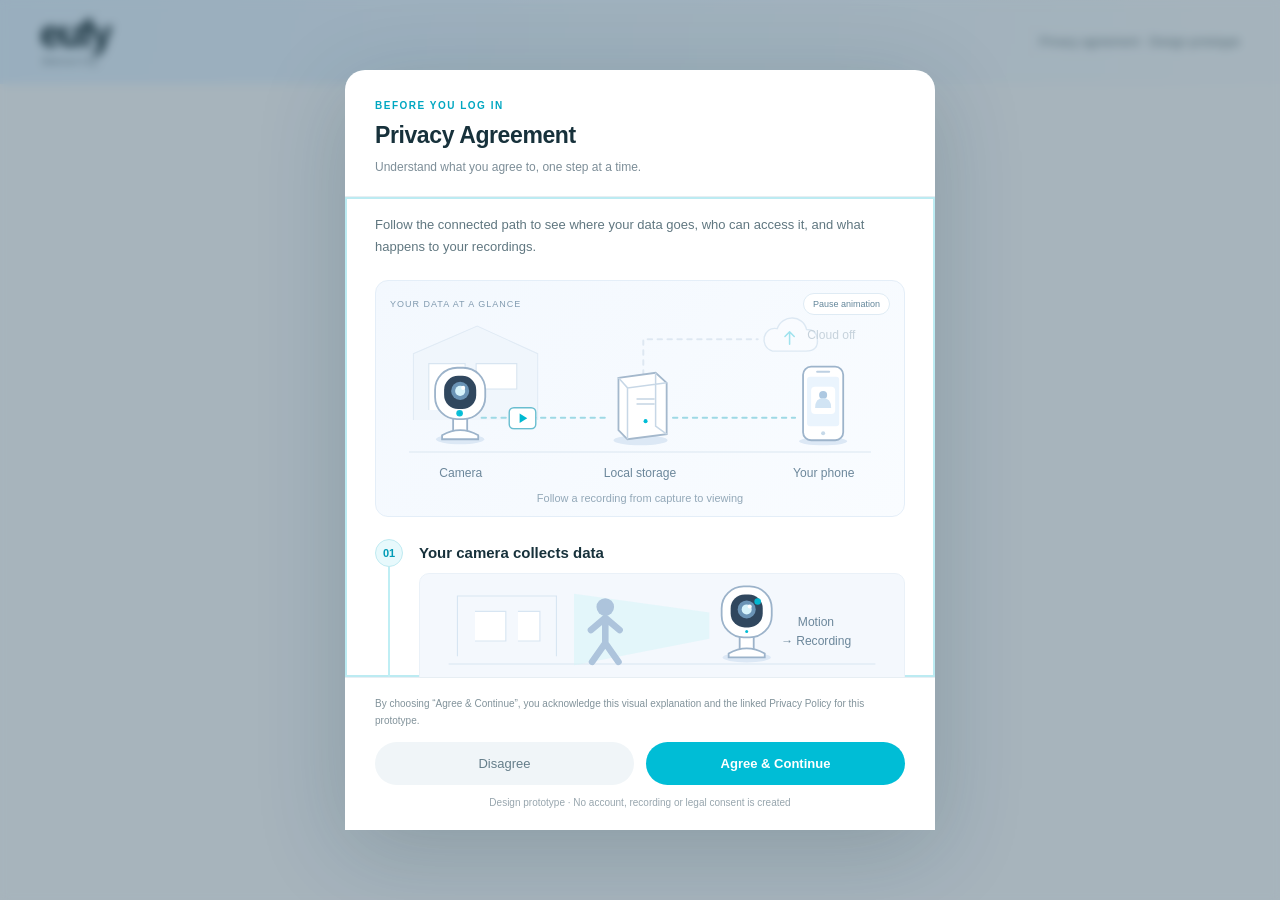
==== agreement/index.html @ ff3a0e97 "Add animated pre-login privacy agreement without changing existing prototype" ====
<!doctype html><html lang="en"><meta charset="utf-8"><meta name="viewport" content="width=device-width,initial-scale=1"><title>eufy · Privacy Agreement</title><link rel="stylesheet" href="styles.css"><header><div class="logo">eufy<small>Security</small></div><span class="topnote">Privacy agreement · Design prototype</span></header><main><section class="login" id="login"><h1>Welcome to eufy Security</h1><p>Secure your home. Stay connected.<br><small>Interactive prototype · Please do not enter real credentials.</small></p><form id="loginform"><input aria-label="Email address" type="email" placeholder="Demo email (optional)"><input aria-label="Password" type="password" placeholder="Demo password (optional)"><button class="primary">Continue to Home</button></form><button class="primary demo-entry" id="enterhome" type="button">Enter Home →</button><p class="demo-hint">Continue to the original website. No account needed for this preview.</p><button class="textbutton" id="reopen">View Privacy Agreement</button></section></main>
<div class="overlay" id="overlay"><dialog open aria-labelledby="title" aria-describedby="description" aria-modal="true"><div class="modalhead"><span class="eyebrow">BEFORE YOU LOG IN</span><h2 id="title">Privacy Agreement</h2><p id="description">Understand what you agree to, one step at a time.</p></div><div class="scroll" tabindex="0" aria-label="Scrollable privacy agreement"><p class="intro">Follow the connected path to see where your data goes, who can access it, and what happens to your recordings.</p><div class="journey-art"><div class="art-toolbar"><span>YOUR DATA AT A GLANCE</span><button id="motion" type="button" aria-pressed="false">Pause animation</button></div><img id="heroart" class="hero-svg" src="journey.svg" alt="Camera → Local storage → Your phone. Cloud off by default."></div><div class="path">
<section class="step"><span class="number">01</span><h3>Your camera collects data</h3><div class="step-art"><img src="scene-1.svg" alt="A person crosses a room and the camera records movement."></div><p>Video and device information are collected. Audio is included only when enabled.</p><div class="chips"><span class="chip">Video</span><span class="chip">Audio, if enabled</span><span class="chip">Device information</span></div><details><summary>Why is this needed?</summary><p>Video enables live view and recordings. Device information helps connect and maintain the camera. Microphone access should be explained separately when enabled.</p></details></section>
<section class="step"><span class="number">02</span><h3>Your data travels to storage</h3><div class="step-art"><img src="scene-2.svg" alt="A recording moves to local storage. Cloud storage is an optional separate branch."></div><p>Recordings follow your device's storage settings. Cloud storage is a separate, optional choice in this prototype.</p><div class="chips"><span class="chip">Camera → Local storage</span><span class="chip">→ Cloud, if enabled</span></div><details><summary>What is sent, and where?</summary><p>Local recordings stay on the configured camera or HomeBase. A real implementation must show the selected model's verified storage location, transfer method and retention period here. Account and connection services may still process data when video is stored locally.</p></details><label class="optional"><input id="cloud" type="checkbox"><span><strong>Enable cloud recording</strong><br>Optional. Off by default. No actual upload occurs in this preview.</span></label></section>
<section class="step"><span class="number">03</span><h3>Access has a person and a purpose</h3><div class="step-art"><img src="scene-3.svg" alt="The owner can view. An invited person receives selected permissions. A stranger has no invitation."></div><p>You access your camera to view your home. Invited people receive the permissions you give them.</p><details><summary>Who can access what, and why?</summary><p><strong>You:</strong> live view and recordings, to monitor your home.<br><strong>Invited users:</strong> only the access you choose, to share monitoring.<br><strong>Service providers:</strong> any processing needed to operate selected services must be named and explained in the full policy. This preview does not verify eufy's actual access practices.</p></details></section>
<section class="step"><span class="number">04</span><h3>You manage recordings and access</h3><div class="step-art"><img src="scene-4.svg" alt="Delete the original recording; a previously downloaded copy can remain on another phone."></div><p>Review sharing permissions and storage settings. Deleting your recording may not remove copies someone has already downloaded.</p><details><summary>What about deletion and risks?</summary><p>Retention and deletion timing depend on the device and service. A real agreement must state those periods. Shared or downloaded copies may remain outside your control. Account compromise, unintended sharing and service breaches can expose data; no system can promise zero risk.</p></details></section></div><div class="risk"><strong>About this preview</strong><br>This is a proposed interface for a university project, not an official eufy agreement. Data flows and permissions require verification against the device and current policy.</div><a href="https://www.eufy.com/au/privacy-policy" target="_blank" rel="noopener" class="policylink">Read full Privacy Policy ↗</a><p class="intro" style="margin:12px 0">The visual explanation accompanies the full policy. Optional cloud recording is a separate choice.</p></div><div class="foot"><p id="consentcopy">By choosing “Agree & Continue”, you acknowledge this visual explanation and the linked Privacy Policy for this prototype.</p><div class="actions"><button class="secondary" id="decline">Disagree</button><button class="primary" id="agree">Agree & Continue</button></div><div class="prototype">Design prototype · No account, recording or legal consent is created</div></div></dialog></div><div class="toast hidden" id="toast" role="status"></div><script src="app.js"></script></html>
---- agreement/styles.css ----
*{box-sizing:border-box}body{margin:0;font-family:Arial,sans-serif;color:#142c36;background:#f3f8fd}button,input{font:inherit}button,a{cursor:pointer}button:focus-visible,a:focus-visible,input:focus-visible,summary:focus-visible{outline:3px solid #0089a4;outline-offset:3px}button{border:0}header{height:84px;background:linear-gradient(100deg,#deefff,#f1f7fd);display:flex;align-items:center;justify-content:space-between;padding:0 40px}.logo{font-size:38px;font-weight:800;letter-spacing:-2px;line-height:.85}.logo small{display:block;font-size:9px;letter-spacing:3px;margin:8px 0 0 3px;font-weight:400}.topnote{color:#758990;font-size:12px}.login{width:360px;max-width:90%;margin:85px auto;text-align:center}.login h1{font-size:29px;margin-bottom:12px}.login p{color:#83929b;font-size:14px;margin-bottom:32px}.login input{display:block;width:100%;padding:16px;border:1px solid #dce6ed;background:white;border-radius:9px;margin:14px 0}.primary{background:#00bdd6;color:white;border-radius:28px;padding:14px 23px;font-weight:600}.login .primary{width:100%;margin-top:14px}.textbutton{background:none;color:#00a1bb;padding:12px}.settingslink{display:block;color:#768e99;font-size:12px;margin-top:30px}.overlay{position:fixed;inset:0;background:#102d3e55;backdrop-filter:blur(5px);display:grid;place-items:center;padding:24px;z-index:10}dialog{border:0;padding:0;border-radius:20px;width:590px;max-width:100%;max-height:min(760px,90dvh);box-shadow:0 20px 90px #15334033;color:#17313b;margin:auto;display:flex;flex-direction:column;background:white}dialog::backdrop{background:transparent}.modalhead{padding:25px 30px 19px;border-bottom:1px solid #e8eef2;flex-shrink:0}.eyebrow{color:#00a7c1;font-size:10px;letter-spacing:1.5px;font-weight:700}.modalhead h2{font-size:23px;letter-spacing:-.4px;margin:9px 0}.modalhead p{font-size:12px;color:#7d8e98;margin:0;line-height:1.6}.scroll:focus-visible{outline:2px solid #bcebf2;outline-offset:-2px}.scroll{overflow-y:auto;padding:22px 30px 12px;overscroll-behavior:contain}.intro{font-size:13px;line-height:1.7;color:#607780;margin:0 0 22px}.path{position:relative}.step{padding:0 0 24px 44px;position:relative}.step:before{content:'';position:absolute;top:27px;bottom:0;left:13px;width:2px;background:#bfeef4}.step:last-child:before{display:none}.number{position:absolute;left:0;top:0;background:#e7f9fc;color:#009bb6;border:1px solid #bfeaf1;width:28px;height:28px;border-radius:50%;display:grid;place-items:center;font-size:11px;font-weight:700}.step h3{font-size:15px;margin:0;padding-top:5px}.step>p{font-size:12px;line-height:1.65;color:#72858f;margin:9px 0}.chips{display:flex;gap:5px;flex-wrap:wrap;margin:10px 0}.chip{font-size:10px;padding:5px 8px;border-radius:5px;background:#f0f5f9;color:#62808c}details{background:#f6f9fc;border:1px solid #e7eef3;border-radius:9px;font-size:12px;margin-top:10px}summary{padding:11px 12px;color:#427385;cursor:pointer;list-style:none;display:flex;justify-content:space-between}summary:after{content:'+';color:#00a9c2;font-size:15px}details[open] summary:after{content:'−'}details p{margin:0;padding:0 12px 12px;line-height:1.7;color:#6e828c}.optional{padding:12px;border-radius:9px;background:#edf9fc;display:flex;align-items:start;gap:8px;color:#486e7b;font-size:12px;line-height:1.6}.optional input{accent-color:#00b9d3;margin-top:4px}.risk{font-size:11px;line-height:1.65;color:#8b704f;background:#fff9ef;border:1px solid #f3e6d1;padding:12px;border-radius:9px;margin-bottom:15px}.policylink{font-size:12px;color:#009db7;text-decoration:underline;background:none;padding:0}.foot{border-top:1px solid #e7eef3;padding:17px 30px 22px;background:white;flex-shrink:0}.foot p{font-size:10px;line-height:1.7;color:#82939b;margin:0 0 13px}.actions{display:flex;gap:12px}.actions button{flex:1;font-size:13px}.secondary{background:#f0f5f8;color:#657e8a;border-radius:28px;padding:14px 23px}.prototype{font-size:10px;color:#98a6ae;text-align:center;margin-top:12px}.toast{position:fixed;bottom:25px;left:50%;transform:translateX(-50%);background:#163845;color:white;padding:15px 22px;border-radius:10px;z-index:30;font-size:13px;max-width:90%;line-height:1.6}.settings{display:none;max-width:750px;margin:45px auto;padding:25px}.settings h1{font-size:26px}.settings .card{background:white;padding:25px;border-radius:16px;line-height:1.7}.settings p{font-size:14px;color:#6c8592}.hidden{display:none!important}@media(max-width:620px){header{padding:0 22px;height:72px}.topnote{max-width:125px;text-align:right;font-size:10px}.overlay{padding:14px}dialog{max-height:94dvh;border-radius:17px}.modalhead{padding:22px 22px 17px}.scroll{padding:20px 22px 10px}.foot{padding:16px 22px 20px}.modalhead h2{font-size:21px}.login{margin-top:65px}}


.journey-art{border:1px solid #e4eef8;background:linear-gradient(135deg,#f3f8fe,#f9fcff);border-radius:13px;margin:0 0 22px;overflow:hidden}.art-toolbar{display:flex;align-items:center;justify-content:space-between;padding:12px 14px 0;gap:8px}.art-toolbar>span{font-size:9px;letter-spacing:1px;color:#829bb0}.art-toolbar button{background:white;border:1px solid #dfebf4;border-radius:20px;font-size:9px;color:#63869a;padding:5px 9px}.hero-svg{width:100%;height:auto;display:block}.art-label{font:11px Arial,sans-serif;fill:#6c879b;text-anchor:middle}.art-caption{font:10px Arial,sans-serif;fill:#93a8b8;text-anchor:middle}.route{stroke:#9ed9e5;stroke-width:1.8;stroke-dasharray:4 5;fill:none;stroke-linecap:round}.cloudroute{stroke:#b4c7dc}.cloudpacket{display:none}.cloud-enabled .cloudpacket{display:block}.step-art{background:#f4f8fd;border:1px solid #eaf1f8;border-radius:10px;margin:12px 0;overflow:hidden}.step-art svg{width:100%;height:auto;display:block}.step-art .art-label{font-size:10px}.walking-person{animation:walk 5s ease-in-out infinite}.record-dot{animation:pulse 2.6s ease-in-out infinite}.access-tick{animation:pulse 3s ease-in-out infinite;transform-box:fill-box;transform-origin:center}.delete-clip{animation:fadeclip 4s infinite}.motion-paused *{animation-play-state:paused!important}@keyframes walk{0%,100%{transform:translateX(-20px)}50%{transform:translateX(30px)}}@keyframes pulse{0%,100%{opacity:.4}50%{opacity:1}}@keyframes fadeclip{0%,15%,90%,100%{opacity:1;transform:translateX(0)}65%,80%{opacity:0;transform:translateX(63px)}}@media(prefers-reduced-motion:reduce){*{animation:none!important}}.scroll{padding-top:17px}.step{padding-bottom:20px}.step>p{margin-bottom:9px}

.step-art img{display:block;width:100%;height:auto}


.demo-entry{margin-top:12px!important;background:#123541!important}.demo-hint{font-size:11px!important;line-height:1.6;margin:12px 0 5px!important}.login small{font-size:10px;line-height:2.4}
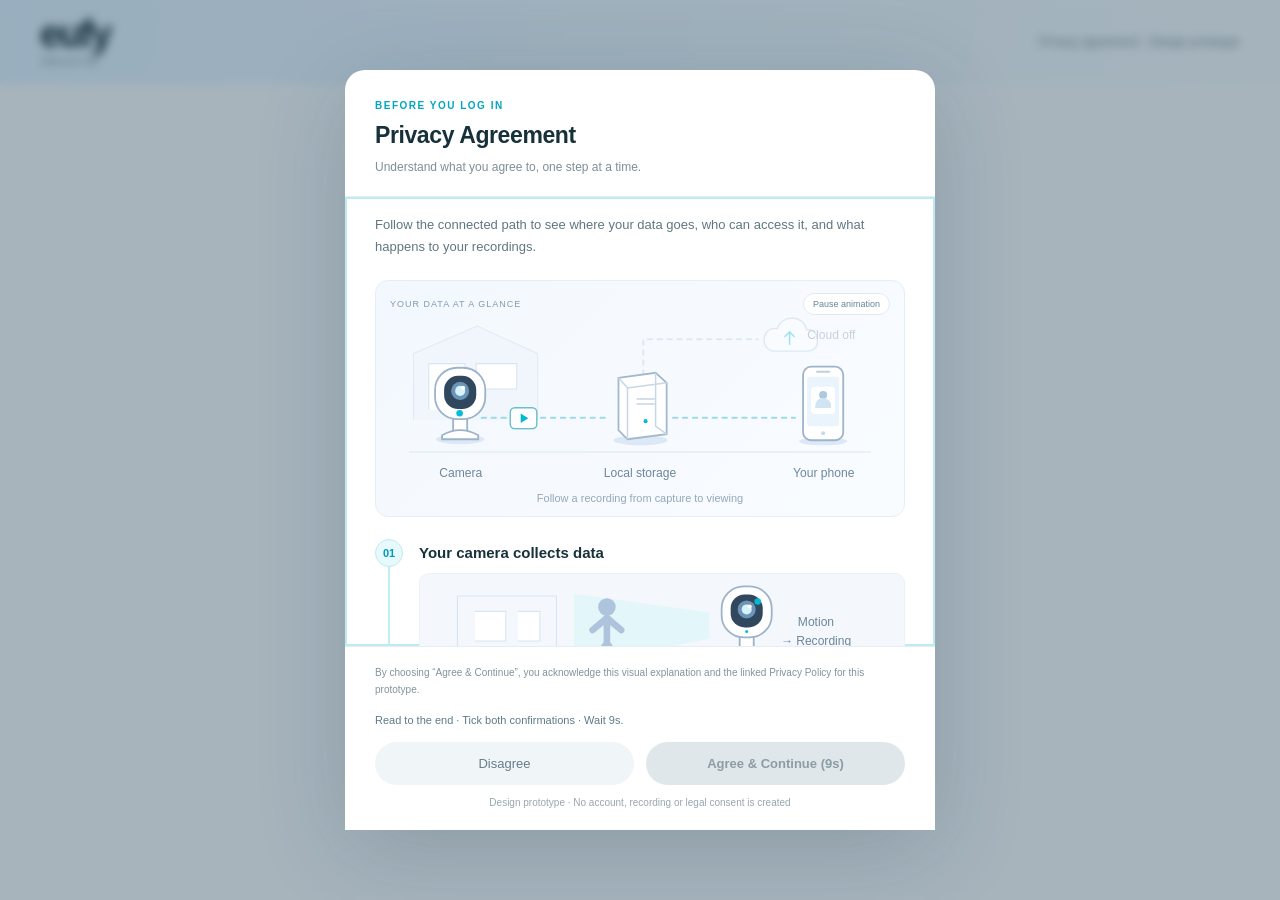
==== commit 53ef2de4: "Require reading to the end, confirmations and ten seconds before agreement" ====
--- a/agreement/index.html
+++ b/agreement/index.html
@@ -1,6 +1,6 @@
-<!doctype html><html lang="en"><meta charset="utf-8"><meta name="viewport" content="width=device-width,initial-scale=1"><title>eufy · Privacy Agreement</title><link rel="stylesheet" href="styles.css"><header><div class="logo">eufy<small>Security</small></div><span class="topnote">Privacy agreement · Design prototype</span></header><main><section class="login" id="login"><h1>Welcome to eufy Security</h1><p>Secure your home. Stay connected.<br><small>Interactive prototype · Please do not enter real credentials.</small></p><form id="loginform"><input aria-label="Email address" type="email" placeholder="Demo email (optional)"><input aria-label="Password" type="password" placeholder="Demo password (optional)"><button class="primary">Continue to Home</button></form><button class="primary demo-entry" id="enterhome" type="button">Enter Home →</button><p class="demo-hint">Continue to the original website. No account needed for this preview.</p><button class="textbutton" id="reopen">View Privacy Agreement</button></section></main>
+<!doctype html><html lang="en"><meta charset="utf-8"><meta name="viewport" content="width=device-width,initial-scale=1"><title>eufy · Privacy Agreement</title><link rel="stylesheet" href="styles.css?v=read-10s"><header><div class="logo">eufy<small>Security</small></div><span class="topnote">Privacy agreement · Design prototype</span></header><main><section class="login" id="login"><h1>Welcome to eufy Security</h1><p>Secure your home. Stay connected.<br><small>Interactive prototype · Please do not enter real credentials.</small></p><form id="loginform"><input aria-label="Email address" type="email" placeholder="Demo email (optional)"><input aria-label="Password" type="password" placeholder="Demo password (optional)"><button class="primary">Continue to Home</button></form><button class="primary demo-entry" id="enterhome" type="button">Enter Home →</button><p class="demo-hint">Continue to the original website. No account needed for this preview.</p><button class="textbutton" id="reopen">View Privacy Agreement</button></section></main>
 <div class="overlay" id="overlay"><dialog open aria-labelledby="title" aria-describedby="description" aria-modal="true"><div class="modalhead"><span class="eyebrow">BEFORE YOU LOG IN</span><h2 id="title">Privacy Agreement</h2><p id="description">Understand what you agree to, one step at a time.</p></div><div class="scroll" tabindex="0" aria-label="Scrollable privacy agreement"><p class="intro">Follow the connected path to see where your data goes, who can access it, and what happens to your recordings.</p><div class="journey-art"><div class="art-toolbar"><span>YOUR DATA AT A GLANCE</span><button id="motion" type="button" aria-pressed="false">Pause animation</button></div><img id="heroart" class="hero-svg" src="journey.svg" alt="Camera → Local storage → Your phone. Cloud off by default."></div><div class="path">
 <section class="step"><span class="number">01</span><h3>Your camera collects data</h3><div class="step-art"><img src="scene-1.svg" alt="A person crosses a room and the camera records movement."></div><p>Video and device information are collected. Audio is included only when enabled.</p><div class="chips"><span class="chip">Video</span><span class="chip">Audio, if enabled</span><span class="chip">Device information</span></div><details><summary>Why is this needed?</summary><p>Video enables live view and recordings. Device information helps connect and maintain the camera. Microphone access should be explained separately when enabled.</p></details></section>
 <section class="step"><span class="number">02</span><h3>Your data travels to storage</h3><div class="step-art"><img src="scene-2.svg" alt="A recording moves to local storage. Cloud storage is an optional separate branch."></div><p>Recordings follow your device's storage settings. Cloud storage is a separate, optional choice in this prototype.</p><div class="chips"><span class="chip">Camera → Local storage</span><span class="chip">→ Cloud, if enabled</span></div><details><summary>What is sent, and where?</summary><p>Local recordings stay on the configured camera or HomeBase. A real implementation must show the selected model's verified storage location, transfer method and retention period here. Account and connection services may still process data when video is stored locally.</p></details><label class="optional"><input id="cloud" type="checkbox"><span><strong>Enable cloud recording</strong><br>Optional. Off by default. No actual upload occurs in this preview.</span></label></section>
 <section class="step"><span class="number">03</span><h3>Access has a person and a purpose</h3><div class="step-art"><img src="scene-3.svg" alt="The owner can view. An invited person receives selected permissions. A stranger has no invitation."></div><p>You access your camera to view your home. Invited people receive the permissions you give them.</p><details><summary>Who can access what, and why?</summary><p><strong>You:</strong> live view and recordings, to monitor your home.<br><strong>Invited users:</strong> only the access you choose, to share monitoring.<br><strong>Service providers:</strong> any processing needed to operate selected services must be named and explained in the full policy. This preview does not verify eufy's actual access practices.</p></details></section>
-<section class="step"><span class="number">04</span><h3>You manage recordings and access</h3><div class="step-art"><img src="scene-4.svg" alt="Delete the original recording; a previously downloaded copy can remain on another phone."></div><p>Review sharing permissions and storage settings. Deleting your recording may not remove copies someone has already downloaded.</p><details><summary>What about deletion and risks?</summary><p>Retention and deletion timing depend on the device and service. A real agreement must state those periods. Shared or downloaded copies may remain outside your control. Account compromise, unintended sharing and service breaches can expose data; no system can promise zero risk.</p></details></section></div><div class="risk"><strong>About this preview</strong><br>This is a proposed interface for a university project, not an official eufy agreement. Data flows and permissions require verification against the device and current policy.</div><a href="https://www.eufy.com/au/privacy-policy" target="_blank" rel="noopener" class="policylink">Read full Privacy Policy ↗</a><p class="intro" style="margin:12px 0">The visual explanation accompanies the full policy. Optional cloud recording is a separate choice.</p></div><div class="foot"><p id="consentcopy">By choosing “Agree & Continue”, you acknowledge this visual explanation and the linked Privacy Policy for this prototype.</p><div class="actions"><button class="secondary" id="decline">Disagree</button><button class="primary" id="agree">Agree & Continue</button></div><div class="prototype">Design prototype · No account, recording or legal consent is created</div></div></dialog></div><div class="toast hidden" id="toast" role="status"></div><script src="app.js"></script></html>
+<section class="step"><span class="number">04</span><h3>You manage recordings and access</h3><div class="step-art"><img src="scene-4.svg" alt="Delete the original recording; a previously downloaded copy can remain on another phone."></div><p>Review sharing permissions and storage settings. Deleting your recording may not remove copies someone has already downloaded.</p><details><summary>What about deletion and risks?</summary><p>Retention and deletion timing depend on the device and service. A real agreement must state those periods. Shared or downloaded copies may remain outside your control. Account compromise, unintended sharing and service breaches can expose data; no system can promise zero risk.</p></details></section></div><div class="risk"><strong>About this preview</strong><br>This is a proposed interface for a university project, not an official eufy agreement. Data flows and permissions require verification against the device and current policy.</div><a href="https://www.eufy.com/au/privacy-policy" target="_blank" rel="noopener" class="policylink">Read full Privacy Policy ↗</a><p class="intro" style="margin:12px 0">The visual explanation accompanies the full policy. Optional cloud recording is a separate choice.</p><fieldset class="reading-confirmations"><legend>Before you continue</legend><label><input type="checkbox" id="confirm-read"><span>I have reviewed the explanation of collection, storage, access and deletion.</span></label><label><input type="checkbox" id="confirm-copies"><span>I understand that changing access or deleting a recording may not remove downloaded copies.</span></label><p>Cloud recording remains optional. You can continue with it off.</p></fieldset></div><div class="foot"><p id="consentcopy">By choosing “Agree & Continue”, you acknowledge this visual explanation and the linked Privacy Policy for this prototype.</p><p id="reading-status" role="status" aria-live="polite">Read to the end, tick both confirmations, and wait 10 seconds.</p><div class="actions"><button class="secondary" id="decline">Disagree</button><button class="primary" id="agree" disabled aria-describedby="reading-status">Agree & Continue (10s)</button></div><div class="prototype">Design prototype · No account, recording or legal consent is created</div></div></dialog></div><div class="toast hidden" id="toast" role="status"></div><script src="app.js?v=read-10s"></script></html>
--- a/agreement/styles.css
+++ b/agreement/styles.css
@@ -8,3 +8,15 @@
 
 
 .demo-entry{margin-top:12px!important;background:#123541!important}.demo-hint{font-size:11px!important;line-height:1.6;margin:12px 0 5px!important}.login small{font-size:10px;line-height:2.4}
+
+/* Keep the agreement UI; make the reading requirements explicit. */
+.reading-confirmations{border:1px solid #dcebf1;border-radius:10px;margin:18px 0 6px;padding:14px;background:#f6fbfd;min-width:0}
+.reading-confirmations legend{font-size:12px;font-weight:700;color:#427385;padding:0 5px}
+.reading-confirmations label{display:flex;align-items:flex-start;gap:9px;font-size:12px;color:#486e7b;line-height:1.65;margin:8px 0 14px;cursor:pointer}
+.reading-confirmations input{accent-color:#00a9c2;width:17px;height:17px;flex-shrink:0;margin:2px 0 0}
+.reading-confirmations p{font-size:11px;line-height:1.6;color:#72858f;margin:0}
+#reading-status{font-size:11px;color:#5d7b88;margin:0 0 12px}
+#agree{transition:background .2s,color .2s,box-shadow .2s}
+#agree:disabled{background:#e0e7eb;color:#8b9ca5;cursor:not-allowed;box-shadow:none}
+#agree:not(:disabled){background:#00bdd6;box-shadow:0 3px 12px #00bdd62b}
+@media(prefers-reduced-motion:reduce){#agree{transition:none}}
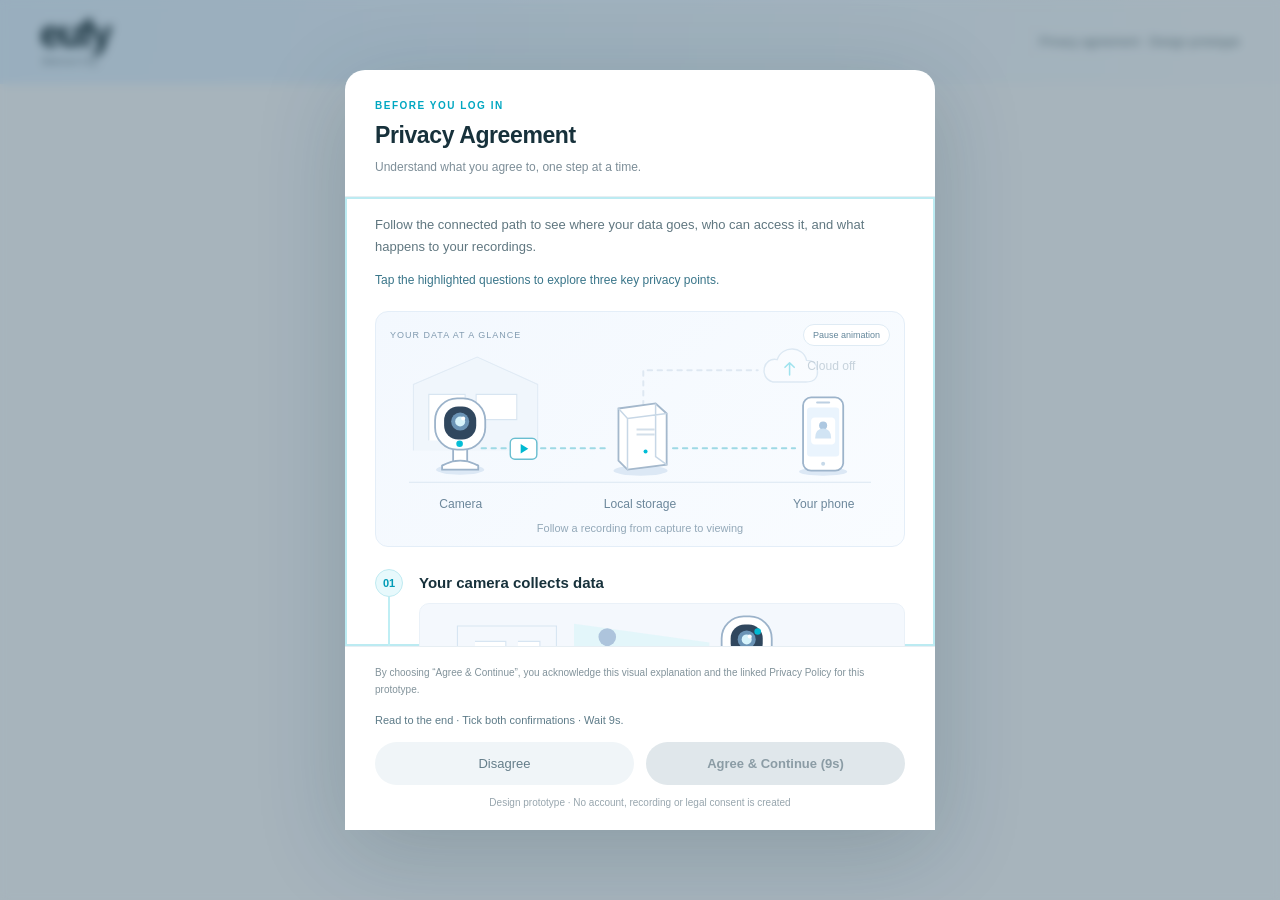
==== commit e608bd38: "Add Select all confirmations and highlight key agreement explanations" ====
--- a/agreement/index.html
+++ b/agreement/index.html
@@ -1,6 +1,6 @@
-<!doctype html><html lang="en"><meta charset="utf-8"><meta name="viewport" content="width=device-width,initial-scale=1"><title>eufy · Privacy Agreement</title><link rel="stylesheet" href="styles.css?v=read-10s"><header><div class="logo">eufy<small>Security</small></div><span class="topnote">Privacy agreement · Design prototype</span></header><main><section class="login" id="login"><h1>Welcome to eufy Security</h1><p>Secure your home. Stay connected.<br><small>Interactive prototype · Please do not enter real credentials.</small></p><form id="loginform"><input aria-label="Email address" type="email" placeholder="Demo email (optional)"><input aria-label="Password" type="password" placeholder="Demo password (optional)"><button class="primary">Continue to Home</button></form><button class="primary demo-entry" id="enterhome" type="button">Enter Home →</button><p class="demo-hint">Continue to the original website. No account needed for this preview.</p><button class="textbutton" id="reopen">View Privacy Agreement</button></section></main>
-<div class="overlay" id="overlay"><dialog open aria-labelledby="title" aria-describedby="description" aria-modal="true"><div class="modalhead"><span class="eyebrow">BEFORE YOU LOG IN</span><h2 id="title">Privacy Agreement</h2><p id="description">Understand what you agree to, one step at a time.</p></div><div class="scroll" tabindex="0" aria-label="Scrollable privacy agreement"><p class="intro">Follow the connected path to see where your data goes, who can access it, and what happens to your recordings.</p><div class="journey-art"><div class="art-toolbar"><span>YOUR DATA AT A GLANCE</span><button id="motion" type="button" aria-pressed="false">Pause animation</button></div><img id="heroart" class="hero-svg" src="journey.svg" alt="Camera → Local storage → Your phone. Cloud off by default."></div><div class="path">
+<!doctype html><html lang="en"><meta charset="utf-8"><meta name="viewport" content="width=device-width,initial-scale=1"><title>eufy · Privacy Agreement</title><link rel="stylesheet" href="styles.css?v=read-focus"><header><div class="logo">eufy<small>Security</small></div><span class="topnote">Privacy agreement · Design prototype</span></header><main><section class="login" id="login"><h1>Welcome to eufy Security</h1><p>Secure your home. Stay connected.<br><small>Interactive prototype · Please do not enter real credentials.</small></p><form id="loginform"><input aria-label="Email address" type="email" placeholder="Demo email (optional)"><input aria-label="Password" type="password" placeholder="Demo password (optional)"><button class="primary">Continue to Home</button></form><button class="primary demo-entry" id="enterhome" type="button">Enter Home →</button><p class="demo-hint">Continue to the original website. No account needed for this preview.</p><button class="textbutton" id="reopen">View Privacy Agreement</button></section></main>
+<div class="overlay" id="overlay"><dialog open aria-labelledby="title" aria-describedby="description" aria-modal="true"><div class="modalhead"><span class="eyebrow">BEFORE YOU LOG IN</span><h2 id="title">Privacy Agreement</h2><p id="description">Understand what you agree to, one step at a time.</p></div><div class="scroll" tabindex="0" aria-label="Scrollable privacy agreement"><p class="intro">Follow the connected path to see where your data goes, who can access it, and what happens to your recordings.</p><p class="key-reading-hint">Tap the highlighted questions to explore three key privacy points.</p><div class="journey-art"><div class="art-toolbar"><span>YOUR DATA AT A GLANCE</span><button id="motion" type="button" aria-pressed="false">Pause animation</button></div><img id="heroart" class="hero-svg" src="journey.svg" alt="Camera → Local storage → Your phone. Cloud off by default."></div><div class="path">
 <section class="step"><span class="number">01</span><h3>Your camera collects data</h3><div class="step-art"><img src="scene-1.svg" alt="A person crosses a room and the camera records movement."></div><p>Video and device information are collected. Audio is included only when enabled.</p><div class="chips"><span class="chip">Video</span><span class="chip">Audio, if enabled</span><span class="chip">Device information</span></div><details><summary>Why is this needed?</summary><p>Video enables live view and recordings. Device information helps connect and maintain the camera. Microphone access should be explained separately when enabled.</p></details></section>
-<section class="step"><span class="number">02</span><h3>Your data travels to storage</h3><div class="step-art"><img src="scene-2.svg" alt="A recording moves to local storage. Cloud storage is an optional separate branch."></div><p>Recordings follow your device's storage settings. Cloud storage is a separate, optional choice in this prototype.</p><div class="chips"><span class="chip">Camera → Local storage</span><span class="chip">→ Cloud, if enabled</span></div><details><summary>What is sent, and where?</summary><p>Local recordings stay on the configured camera or HomeBase. A real implementation must show the selected model's verified storage location, transfer method and retention period here. Account and connection services may still process data when video is stored locally.</p></details><label class="optional"><input id="cloud" type="checkbox"><span><strong>Enable cloud recording</strong><br>Optional. Off by default. No actual upload occurs in this preview.</span></label></section>
-<section class="step"><span class="number">03</span><h3>Access has a person and a purpose</h3><div class="step-art"><img src="scene-3.svg" alt="The owner can view. An invited person receives selected permissions. A stranger has no invitation."></div><p>You access your camera to view your home. Invited people receive the permissions you give them.</p><details><summary>Who can access what, and why?</summary><p><strong>You:</strong> live view and recordings, to monitor your home.<br><strong>Invited users:</strong> only the access you choose, to share monitoring.<br><strong>Service providers:</strong> any processing needed to operate selected services must be named and explained in the full policy. This preview does not verify eufy's actual access practices.</p></details></section>
-<section class="step"><span class="number">04</span><h3>You manage recordings and access</h3><div class="step-art"><img src="scene-4.svg" alt="Delete the original recording; a previously downloaded copy can remain on another phone."></div><p>Review sharing permissions and storage settings. Deleting your recording may not remove copies someone has already downloaded.</p><details><summary>What about deletion and risks?</summary><p>Retention and deletion timing depend on the device and service. A real agreement must state those periods. Shared or downloaded copies may remain outside your control. Account compromise, unintended sharing and service breaches can expose data; no system can promise zero risk.</p></details></section></div><div class="risk"><strong>About this preview</strong><br>This is a proposed interface for a university project, not an official eufy agreement. Data flows and permissions require verification against the device and current policy.</div><a href="https://www.eufy.com/au/privacy-policy" target="_blank" rel="noopener" class="policylink">Read full Privacy Policy ↗</a><p class="intro" style="margin:12px 0">The visual explanation accompanies the full policy. Optional cloud recording is a separate choice.</p><fieldset class="reading-confirmations"><legend>Before you continue</legend><label><input type="checkbox" id="confirm-read"><span>I have reviewed the explanation of collection, storage, access and deletion.</span></label><label><input type="checkbox" id="confirm-copies"><span>I understand that changing access or deleting a recording may not remove downloaded copies.</span></label><p>Cloud recording remains optional. You can continue with it off.</p></fieldset></div><div class="foot"><p id="consentcopy">By choosing “Agree & Continue”, you acknowledge this visual explanation and the linked Privacy Policy for this prototype.</p><p id="reading-status" role="status" aria-live="polite">Read to the end, tick both confirmations, and wait 10 seconds.</p><div class="actions"><button class="secondary" id="decline">Disagree</button><button class="primary" id="agree" disabled aria-describedby="reading-status">Agree & Continue (10s)</button></div><div class="prototype">Design prototype · No account, recording or legal consent is created</div></div></dialog></div><div class="toast hidden" id="toast" role="status"></div><script src="app.js?v=read-10s"></script></html>
+<section class="step"><span class="number">02</span><h3>Your data travels to storage</h3><div class="step-art"><img src="scene-2.svg" alt="A recording moves to local storage. Cloud storage is an optional separate branch."></div><p>Recordings follow your device's storage settings. <strong class="key-inline">Cloud storage is a separate, optional choice</strong> in this prototype.</p><div class="chips"><span class="chip">Camera → Local storage</span><span class="chip">→ Cloud, if enabled</span></div><details class="key-detail" id="storage-key"><summary><span class="key-summary"><span class="key-badge">Key point</span><strong>Where are recordings stored?</strong><small>Local storage and optional cloud are different paths. <span class="key-tap">Tap to expand</span></small></span></summary><p>Local recordings stay on the configured camera or HomeBase. A real implementation must show the selected model's verified storage location, transfer method and retention period here. Account and connection services may still process data when video is stored locally.</p></details><label class="optional"><input id="cloud" type="checkbox"><span><strong>Enable cloud recording</strong><br>Optional. Off by default. No actual upload occurs in this preview.</span></label></section>
+<section class="step"><span class="number">03</span><h3>Access has a person and a purpose</h3><div class="step-art"><img src="scene-3.svg" alt="The owner can view. An invited person receives selected permissions. A stranger has no invitation."></div><p>You access your camera to view your home. <strong class="key-inline">Invited people receive the permissions you give them.</strong></p><details class="key-detail" id="access-key"><summary><span class="key-summary"><span class="key-badge">Key point</span><strong>Who can view your camera?</strong><small>Check what access invited people receive. <span class="key-tap">Tap to expand</span></small></span></summary><p><strong>You:</strong> live view and recordings, to monitor your home.<br><strong>Invited users:</strong> only the access you choose, to share monitoring.<br><strong>Service providers:</strong> any processing needed to operate selected services must be named and explained in the full policy. This preview does not verify eufy's actual access practices.</p></details></section>
+<section class="step"><span class="number">04</span><h3>You manage recordings and access</h3><div class="step-art"><img src="scene-4.svg" alt="Delete the original recording; a previously downloaded copy can remain on another phone."></div><p>Review sharing permissions and storage settings. <strong class="key-inline key-inline-caution">Deleting your recording may not remove copies someone has already downloaded.</strong></p><details class="key-detail key-detail-caution" id="copies-key"><summary><span class="key-summary"><span class="key-badge">Key point</span><strong>Does deleting remove every copy?</strong><small>Downloaded or shared copies may remain. <span class="key-tap">Tap to expand</span></small></span></summary><p>Retention and deletion timing depend on the device and service. A real agreement must state those periods. Shared or downloaded copies may remain outside your control. Account compromise, unintended sharing and service breaches can expose data; no system can promise zero risk.</p></details></section></div><div class="risk"><strong>About this preview</strong><br>This is a proposed interface for a university project, not an official eufy agreement. Data flows and permissions require verification against the device and current policy.</div><a href="https://www.eufy.com/au/privacy-policy" target="_blank" rel="noopener" class="policylink">Read full Privacy Policy ↗</a><p class="intro" style="margin:12px 0">The visual explanation accompanies the full policy. Optional cloud recording is a separate choice.</p><fieldset class="reading-confirmations"><legend>Before you continue</legend><label class="select-all-confirmations"><input type="checkbox" id="confirm-all"><span><strong>Select all</strong><small>Select both confirmations below.</small></span></label><label><input type="checkbox" id="confirm-read"><span>I have reviewed the explanation of collection, storage, access and deletion.</span></label><label><input type="checkbox" id="confirm-copies"><span>I understand that changing access or deleting a recording may not remove downloaded copies.</span></label><p>Cloud recording remains optional. You can continue with it off.</p></fieldset></div><div class="foot"><p id="consentcopy">By choosing “Agree & Continue”, you acknowledge this visual explanation and the linked Privacy Policy for this prototype.</p><p id="reading-status" role="status" aria-live="polite">Read to the end, select both confirmations, and wait 10 seconds.</p><div class="actions"><button class="secondary" id="decline">Disagree</button><button class="primary" id="agree" disabled aria-describedby="reading-status">Agree & Continue (10s)</button></div><div class="prototype">Design prototype · No account, recording or legal consent is created</div></div></dialog></div><div class="toast hidden" id="toast" role="status"></div><script src="app.js?v=read-focus"></script></html>
--- a/agreement/styles.css
+++ b/agreement/styles.css
@@ -10,13 +10,46 @@
 .demo-entry{margin-top:12px!important;background:#123541!important}.demo-hint{font-size:11px!important;line-height:1.6;margin:12px 0 5px!important}.login small{font-size:10px;line-height:2.4}
 
 /* Keep the agreement UI; make the reading requirements explicit. */
+#reading-status{font-size:11px;color:#5d7b88;margin:0 0 12px}
+#agree{transition:background .2s,color .2s,box-shadow .2s}
+#agree:disabled{background:#e0e7eb;color:#8b9ca5;cursor:not-allowed;box-shadow:none}
+#agree:not(:disabled){background:#00bdd6;box-shadow:0 3px 12px #00bdd62b}
+@media(prefers-reduced-motion:reduce){#agree{transition:none}}
+
+/* Draw attention to expandable explanations without making them required. */
+.key-reading-hint{font-size:12px;line-height:1.7;margin:-10px 0 20px;color:#397589}
+.key-detail{background:#f0fbfd;border:1px solid #a9dfe7;border-left:3px solid #00a8bf;transition:background .2s,border-color .2s}
+.key-detail summary{align-items:center;gap:12px;padding:13px 12px}
+.key-summary{display:block;min-width:0}
+.key-badge{display:inline-block;font-size:9px;letter-spacing:.35px;font-weight:700;color:#006d80;background:#d3f1f5;border-radius:4px;padding:3px 6px;margin-bottom:6px}
+.key-summary strong{display:block;font-size:12px;line-height:1.5;color:#205c6c}
+.key-summary small{display:block;color:#4f7480;font-size:11px;line-height:1.6;margin-top:5px}
+.key-tap{display:inline-block;color:#007b91;font-weight:600;text-decoration:underline;text-underline-offset:2px}
+.key-detail summary:after{font-size:22px;line-height:1;flex-shrink:0}
+.key-detail summary:hover{background:#e5f6fa}
+.key-detail[open]{background:#f7fcfd}
+.key-detail[open] .key-tap{display:none}
+.key-detail p{color:#486975}
+.key-detail p strong{color:#205c6c}
+.key-detail-caution{background:#fff9ef;border-color:#ecd3a4;border-left-color:#c38b31}
+.key-detail-caution .key-badge{color:#805616;background:#f8e9c8}
+.key-detail-caution .key-summary strong,.key-detail-caution p strong{color:#79561e}
+.key-detail-caution .key-summary small,.key-detail-caution p{color:#826a43}
+.key-detail-caution .key-tap,.key-detail-caution summary:after{color:#916016}
+.key-detail-caution summary:hover{background:#fff2da}
+.key-detail-caution[open]{background:#fffaf2}
+.key-inline{font-weight:600;color:#246c7c;background:#e7f6f9;border-radius:3px;padding:1px 2px}
+.key-inline-caution{color:#826027;background:#fff2d9}
+@media(prefers-reduced-motion:reduce){.key-detail{transition:none}}
+
+/* Reading confirmations, including a shortcut for these two items only. */
+ make the reading requirements explicit. */
 .reading-confirmations{border:1px solid #dcebf1;border-radius:10px;margin:18px 0 6px;padding:14px;background:#f6fbfd;min-width:0}
 .reading-confirmations legend{font-size:12px;font-weight:700;color:#427385;padding:0 5px}
 .reading-confirmations label{display:flex;align-items:flex-start;gap:9px;font-size:12px;color:#486e7b;line-height:1.65;margin:8px 0 14px;cursor:pointer}
 .reading-confirmations input{accent-color:#00a9c2;width:17px;height:17px;flex-shrink:0;margin:2px 0 0}
 .reading-confirmations p{font-size:11px;line-height:1.6;color:#72858f;margin:0}
-#reading-status{font-size:11px;color:#5d7b88;margin:0 0 12px}
-#agree{transition:background .2s,color .2s,box-shadow .2s}
-#agree:disabled{background:#e0e7eb;color:#8b9ca5;cursor:not-allowed;box-shadow:none}
-#agree:not(:disabled){background:#00bdd6;box-shadow:0 3px 12px #00bdd62b}
-@media(prefers-reduced-motion:reduce){#agree{transition:none}}
+
+.reading-confirmations .select-all-confirmations{padding-bottom:12px;border-bottom:1px solid #dcebf1;margin-top:3px}
+.select-all-confirmations strong{font-size:12px;color:#246c7c}
+.select-all-confirmations small{display:block;font-size:10px;color:#72858f;margin-top:2px;font-weight:400}
